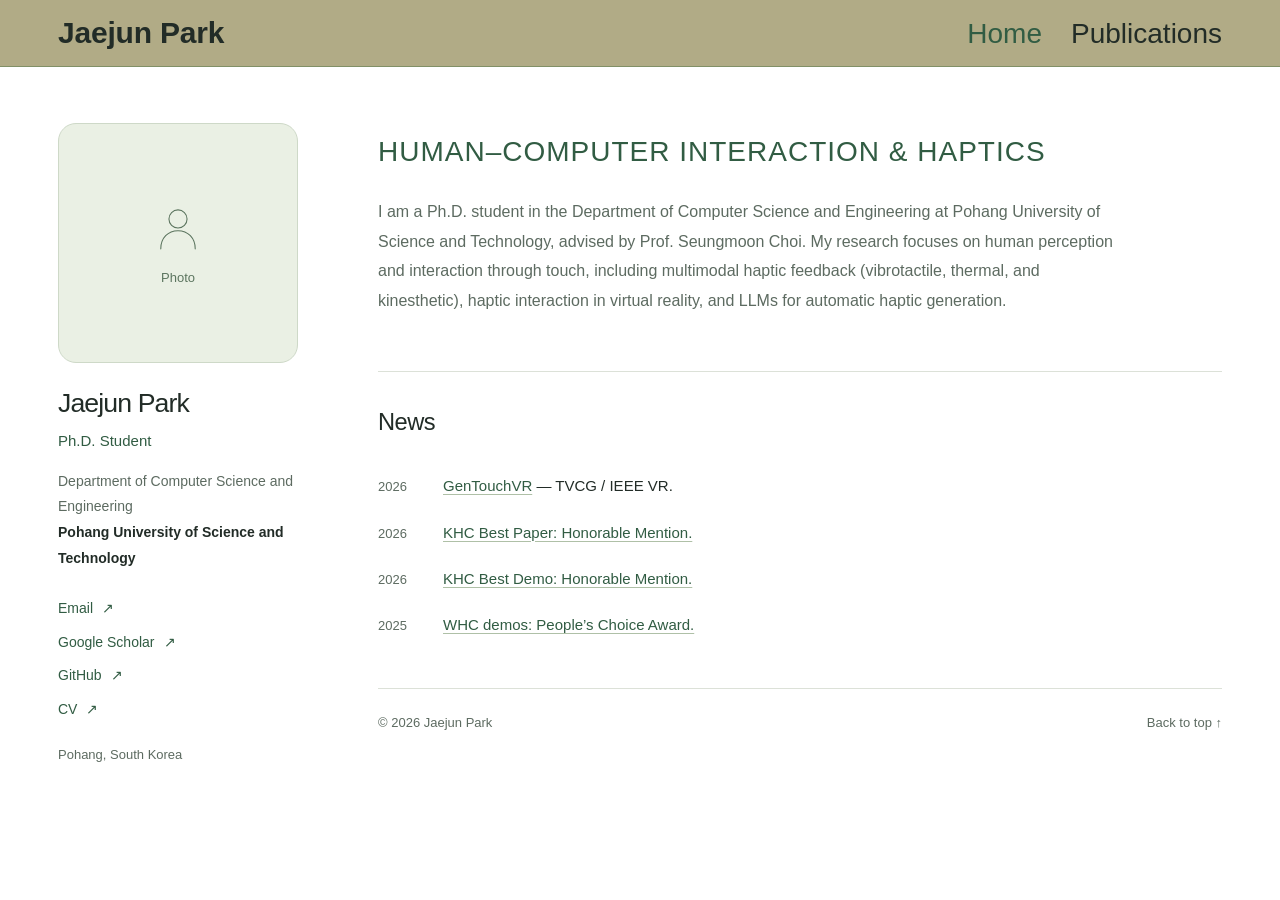
==== index.html @ b1a5a374 "Refine heading hierarchy and add a compact khaki toolbar" ====
<!doctype html>
<html lang="en">
<head>
  <meta charset="utf-8">
  <meta name="viewport" content="width=device-width, initial-scale=1">
  <meta name="theme-color" content="#b1ab86">
  <meta name="description" content="Jaejun Park, Ph.D. student at Pohang University of Science and Technology. Research in human-computer interaction, multimodal haptics, virtual reality, and automatic haptic generation.">
  <meta property="og:title" content="Jaejun Park — HCI & Haptics">
  <meta property="og:description" content="About and news. Ph.D. student at Pohang University of Science and Technology studying HCI and haptics.">
  <meta property="og:type" content="website">
  <title>Jaejun Park — HCI & Haptics</title>
  <link rel="icon" href="assets/favicon.svg?v=29164487de31" type="image/svg+xml">
  <link rel="stylesheet" href="assets/css/styles.css?v=29164487de31">
  <script src="assets/js/main.js?v=29164487de31" defer></script>
  <script type="application/ld+json">{"@context":"https://schema.org","@type":"Person","name":"Jaejun Park","jobTitle":"Ph.D. Student","affiliation":{"@type":"CollegeOrUniversity","name":"Pohang University of Science and Technology"},"email":"mailto:jjpark17@postech.ac.kr","sameAs":["https://scholar.google.co.kr/citations?user=aEWsBWQAAAAJ&hl=ko","https://github.com/jjpark17"],"knowsAbout":["Multimodal Haptic Feedback (vibrotactile, thermal, and kinesthetic)","Haptic Interaction in Virtual Reality","LLMs and Automatic Haptic Generation","Human-Computer Interaction"]}</script>
</head>
<body>
  <a class="skip-link" href="#main">Skip to content</a>
  <header class="site-header">
    <div class="header-inner">
      <a class="wordmark" href="#about" aria-label="Jaejun Park, home"><span class="brand-name">Jaejun Park</span></a>
      <nav class="top-nav" aria-label="Main navigation">
        <a href="index.html" aria-current="page">Home</a>
        <a href="publications.html">Publications</a>
      </nav>
    </div>
  </header>

  <div class="page-layout">
    <aside class="profile-sidebar" aria-label="Profile">
      <div class="profile-photo"><div class="photo-placeholder"><svg viewBox="0 0 64 64" fill="none" stroke="currentColor" stroke-width="1.5" stroke-linecap="round" aria-hidden="true"><circle cx="32" cy="22" r="10"/><path d="M13 55c0-12 8-20 19-20s19 8 19 20"/></svg><span>Photo</span></div></div>
      <div class="profile-details">
        <h1 class="profile-name">Jaejun Park</h1>
        <p class="profile-role">Ph.D. Student</p>
        <p class="profile-affiliation">Department of Computer Science and Engineering<br><strong>Pohang University of Science and Technology</strong></p>
      </div>
      <div class="profile-links">
        <a href="mailto:jjpark17@postech.ac.kr">Email <span aria-hidden="true">↗</span></a>
        <a href="https://scholar.google.co.kr/citations?user=aEWsBWQAAAAJ&amp;hl=ko" target="_blank" rel="noopener noreferrer">Google Scholar <span aria-hidden="true">↗</span></a>
        <a href="https://github.com/jjpark17" target="_blank" rel="noopener noreferrer">GitHub <span aria-hidden="true">↗</span></a>
        <a class="cv-link" href="assets/Jaejun_Park_CV.pdf" download>CV <span aria-hidden="true">↗</span></a>
      </div>
      <p class="location-note">Pohang, South Korea</p>
    </aside>

    <main id="main">
      <section class="hero" id="about" aria-labelledby="about-title">
        <p class="hero-kicker" id="about-title">HUMAN–COMPUTER INTERACTION & HAPTICS</p>
        <div class="bio">
          <p>I am a Ph.D. student in the Department of Computer Science and Engineering at Pohang University of Science and Technology, advised by Prof. Seungmoon Choi. My research focuses on human perception and interaction through touch, including multimodal haptic feedback (vibrotactile, thermal, and kinesthetic), haptic interaction in virtual reality, and LLMs for automatic haptic generation.</p>
        </div>
      </section>

      <section class="content-section news-section" id="news" aria-labelledby="news-title">
        <div class="section-heading"><h2 id="news-title">News</h2></div>
        <ul class="news-list"><li class="news-item"><span class="news-date">2026</span><p><a href="publications.html#pub-J2">GenTouchVR</a> — TVCG / IEEE VR.</p></li>
<li class="news-item"><span class="news-date">2026</span><p><a href="publications.html#pub-KC5">KHC Best Paper: Honorable Mention.</a></p></li>
<li class="news-item"><span class="news-date">2026</span><p><a href="publications.html#pub-KD2">KHC Best Demo: Honorable Mention.</a></p></li>
<li class="news-item"><span class="news-date">2025</span><p><a href="publications.html#pub-D2">WHC demos: People’s Choice Award.</a></p></li></ul>
      </section>

      <footer class="site-footer"><span>© 2026 Jaejun Park</span><a href="#about">Back to top ↑</a></footer>
    </main>
  </div>
</body>
</html>
---- assets/css/styles.css ----
﻿:root {
  --paper: #fff;
  --ink: #222c27;
  --muted: #5d6b61;
  --green: #315c43;
  --line: #dce1d8;
  --soft: #eaf0e4;
  --sans: 'Segoe UI', -apple-system, BlinkMacSystemFont, Arial, sans-serif;
}

* { box-sizing: border-box; }
html { scroll-behavior: smooth; scroll-padding-top: 26px; -webkit-text-size-adjust: 100%; text-size-adjust: 100%; }
body { min-width: 1260px; margin: 0; overflow-x: auto; background: var(--paper); color: var(--ink); font: 16px/1.75 var(--sans); -webkit-font-smoothing: antialiased; }
h1, h2, h3, h4, button, input { font-family: var(--sans); }
a { color: inherit; text-decoration: none; }
a:hover { color: var(--green); }
a, h1, h2, h3, h4, p { overflow-wrap: break-word; }
button, input { font-size: inherit; }
button { cursor: pointer; }
a, button, input { -webkit-tap-highlight-color: transparent; }
a:focus-visible, button:focus-visible, input:focus-visible { outline: 3px solid var(--green); outline-offset: 4px; }
::selection { background: #d6e4cc; color: var(--ink); }
svg { display: block; max-width: 100%; }
[hidden] { display: none !important; }
.skip-link { position: fixed; top: 10px; left: 10px; z-index: 20; padding: 10px 18px; border-radius: 4px; background: var(--green); color: white; transform: translateY(-180%); }
.skip-link:focus { transform: none; color: white; }

.site-header { min-width: 1260px; background: #b1ab86; border-bottom: 1px solid #819067; }
.header-inner, .page-layout { max-width: 1260px; margin-inline: auto; padding-inline: 48px; }
.header-inner { display: flex; align-items: center; justify-content: space-between; gap: 32px; min-height: 66px; }
.wordmark { display: inline-flex; align-items: center; }
.brand-name { font-size: 30px; font-weight: 600; letter-spacing: -.2px; }
.top-nav { display: flex; align-items: center; gap: 29px; color: var(--ink); font-size: 28px; }
.top-nav a { padding-block: 5px; }
.top-nav a[aria-current] { color: var(--green); }
.page-layout { display: grid; grid-template-columns: 260px minmax(0, 1fr); gap: 60px; padding-top: 56px; }
main { min-width: 0; }

.profile-sidebar { align-self: start; min-width: 0; }
.profile-photo { width: 240px; height: 240px; margin: 0 0 24px; border: 1px solid #ced9c8; border-radius: 18px; overflow: hidden; background: var(--soft); }
.photo-image { display: block; width: 100%; height: 100%; object-fit: cover; }
.photo-placeholder { display: flex; flex-direction: column; align-items: center; justify-content: center; gap: 11px; height: 100%; color: #5c755f; font-size: 13px; line-height: 1.5; }
.photo-placeholder svg { width: 58px; height: 58px; stroke: currentColor; stroke-width: 1.2; }
.profile-details { min-width: 0; }
.profile-name { font-size: calc(32px - 4pt); font-weight: 500; letter-spacing: -.9px; line-height: 1.25; margin: 0 0 8px; }
.profile-role { color: var(--green); font-size: 15px; margin: 0 0 14px; }
.profile-affiliation { color: var(--muted); font-size: 14px; line-height: 1.85; margin: 0; }
.profile-affiliation strong { color: var(--ink); font-weight: 600; }
.profile-links { display: flex; flex-direction: column; align-items: flex-start; gap: 9px; margin: 24px 0 20px; font-size: 14px; }
.profile-links a { display: inline-flex; align-items: center; gap: 9px; color: var(--green); }
.profile-links a:hover { text-decoration: underline; text-underline-offset: 3px; }
.location-note { color: var(--muted); font-size: 13px; margin: 23px 0 0; }

.hero { padding: 4px 0 41px; }
.hero-kicker { color: var(--green); font-size: 28px; font-weight: 500; letter-spacing: 1px; margin: 0 0 21px; }
.bio { max-width: 740px; color: var(--muted); font-size: 16px; line-height: 1.85; }
.bio p { margin: 0 0 15px; }
.bio strong { color: var(--ink); font-weight: 500; }
.text-link { display: inline-flex; align-items: center; gap: 14px; padding-bottom: 2px; border-bottom: 1px solid #afc0a7; color: var(--green); font-size: 14px; line-height: 1.6; }
.text-link:hover { border-color: var(--green); }
.hero .text-link { margin-top: 9px; }

.content-section, .news-section { padding: 35px 0 40px; border-top: 1px solid var(--line); }
.section-heading { display: flex; align-items: center; gap: 13px; margin-bottom: 11px; }
.section-heading h2 { font-size: calc(29px - 4pt); font-weight: 500; letter-spacing: -.5px; line-height: 1.35; margin: 0; }
.section-total { padding: 1px 8px; border-radius: 4px; background: var(--soft); color: var(--muted); font-size: 13px; }
.section-intro { color: var(--muted); font-size: 14px; margin: 0 0 25px; }
.news-list { list-style: none; padding: 0; margin: 24px 0 0; }
.news-item { display: grid; grid-template-columns: 45px minmax(0, 1fr); align-items: baseline; gap: 20px; padding: 10px 0; }
.news-date { color: var(--muted); font-size: 13px; line-height: 1.75; }
.news-item p { min-width: 0; font-size: 15px; line-height: 1.75; margin: 0; }
.news-item a { color: var(--green); text-decoration: underline; text-decoration-color: #afc0a7; text-underline-offset: 3px; }
.news-item a:hover { text-decoration-color: var(--green); }

.publications-header { padding: 3px 0 11px; }
.page-title { font-size: 40px; font-weight: 500; line-height: 1.25; letter-spacing: -1px; margin: 0 0 15px; }
.publications-header .section-intro { font-size: 15px; margin-bottom: 18px; }
.publication-controls { display: flex; align-items: flex-start; justify-content: space-between; gap: 19px; margin: 19px 0 17px; }
.filter-tabs { display: flex; flex-wrap: wrap; gap: 6px; }
.filter-tabs button { min-height: 41px; padding: 8px 11px; border: 1px solid var(--line); border-radius: 4px; background: transparent; color: var(--muted); font-size: 13px; line-height: 1.7; }
.filter-tabs button span { font-size: 13px; margin-left: 4px; }
.filter-tabs button[aria-pressed=true] { background: var(--green); border-color: var(--green); color: white; }
.filter-tabs button:hover:not([aria-pressed=true]) { background: var(--soft); color: var(--ink); }
.search-field { display: flex; align-items: center; gap: 9px; flex: 0 1 270px; min-width: 220px; padding: 8px 11px; border: 1px solid var(--line); border-radius: 4px; background: white; }
.search-field svg { flex-shrink: 0; width: 17px; height: 17px; stroke: var(--muted); stroke-width: 1.5; }
.search-field input { min-width: 0; width: 100%; min-height: 25px; padding: 0; border: 0; background: transparent; color: var(--ink); font-size: 13px; }
.search-field input::placeholder { color: var(--muted); opacity: 1; }
.search-field:focus-within { outline: 3px solid var(--green); outline-offset: 3px; }
.search-field input:focus { outline: none; }
.publication-status { color: var(--muted); font-size: 13px; margin: 0 0 11px; }
.publication-list { border-top: 1px solid var(--line); }
.publication-item { display: grid; grid-template-columns: 140px 65px minmax(0, 1fr); gap: 20px; align-items: start; padding: 27px 0; border-bottom: 1px solid var(--line); scroll-margin-top: 26px; }
.publication-image, .publication-meta, .publication-copy { min-width: 0; }
.paper-thumbnail { display: block; width: 100%; aspect-ratio: 4 / 3; overflow: hidden; border: 1px solid #d2dcd0; border-radius: 4px; background: var(--soft); }
.paper-thumbnail img { display: block; width: 100%; height: 100%; object-fit: contain; background: white; }
.thumbnail-placeholder { display: flex; flex-direction: column; align-items: center; justify-content: center; gap: 7px; height: 100%; color: #5c755f; font-size: 13px; line-height: 1.4; text-align: center; }
.thumbnail-placeholder svg { width: 36px; height: 36px; stroke: currentColor; stroke-width: 1.2; }
.publication-year { color: var(--ink); font-size: 15px; font-weight: 500; }
.publication-type { display: block; color: var(--muted); font-size: 13px; line-height: 1.55; margin-top: 6px; }
.publication-item h3 { font-size: 17px; font-weight: 600; line-height: 1.65; margin: 0 0 10px; }
.publication-authors { color: var(--muted); font-size: 14px; line-height: 1.8; margin: 0 0 7px; }
.publication-authors strong { color: var(--ink); font-weight: 600; }
.publication-venue { color: var(--muted); font-size: 14px; line-height: 1.75; margin: 0; }
.publication-note { font-style: italic; }
.publication-footer { display: flex; align-items: flex-start; justify-content: space-between; flex-wrap: wrap; gap: 8px 16px; margin-top: 12px; }
.publication-footer > div { min-width: 0; }
.publication-award { display: block; color: var(--green); font-size: 13px; line-height: 1.8; margin-bottom: 3px; }
.paper-search { color: var(--green); font-size: 13px; line-height: 1.8; margin-left: auto; border-bottom: 1px solid #afc0a7; }
.scholar-link { margin-top: 26px; }
.empty-state { padding: 29px 19px; border-radius: 4px; background: var(--soft); text-align: center; font-size: 15px; }
.empty-state button { padding: 6px 10px; border: 0; background: transparent; color: var(--green); font-size: 14px; text-decoration: underline; }
.publication-item:target { background: var(--soft); box-shadow: 0 0 0 9px var(--soft); border-radius: 3px; }

.site-footer { display: flex; align-items: center; justify-content: space-between; gap: 21px; padding: 23px 0 32px; border-top: 1px solid var(--line); color: var(--muted); font-size: 13px; }
.site-footer p { margin: 0; }

@media (prefers-reduced-motion: reduce) {
  html { scroll-behavior: auto; }
}
@media (forced-colors: active) {
  .filter-tabs button[aria-pressed=true] { outline: 2px solid Highlight; outline-offset: -3px; }
}
@media print {
  body { min-width: 0; overflow-x: visible; background: white; color: black; font-size: 11px; }
  .site-header, .profile-photo, .cv-link, .location-note, .publication-controls, .publication-status, .paper-search, .site-footer, .skip-link { display: none !important; }
  .page-layout { display: block; width: 100%; max-width: none; padding: 0; }
  .profile-sidebar { display: block; position: static; padding-bottom: 14px; margin-bottom: 20px; border-bottom: 1px solid #aaa; }
  .profile-name { font-size: 26px; }
  .profile-role, .profile-affiliation { font-size: 11px; margin: 0 0 4px; }
  .profile-links { flex-direction: row; gap: 16px; margin: 8px 0 0; font-size: 10px; }
  .hero { padding: 0 0 20px; }
  .page-title { font-size: 29px; }
  .bio { font-size: 11px; }
  .content-section, .news-section { padding: 18px 0; }
  .section-heading h2 { font-size: 22px; }
  .news-item { padding-block: 6px; }
  .news-date, .news-item p { font-size: 11px; }
  .publication-item { grid-template-columns: 90px 50px minmax(0, 1fr); gap: 14px; padding: 16px 0; }
  .publication-item[hidden] { display: grid !important; }
  .publication-image, .publication-meta, .publication-copy { grid-column: auto; grid-row: auto; }
  .publication-meta { display: block; align-self: start; }
  .publication-year { font-size: 12px; }
  .publication-type { font-size: 10px; margin-top: 4px; }
  .publication-item h3 { font-size: 12px; }
  .publication-authors, .publication-venue, .publication-award { font-size: 10px; }
  .publication-item:target { background: white; box-shadow: none; }
  .publication-item { break-inside: avoid; }
  .empty-state { display: none !important; }
  a, .profile-role, .text-link { color: black; }
}
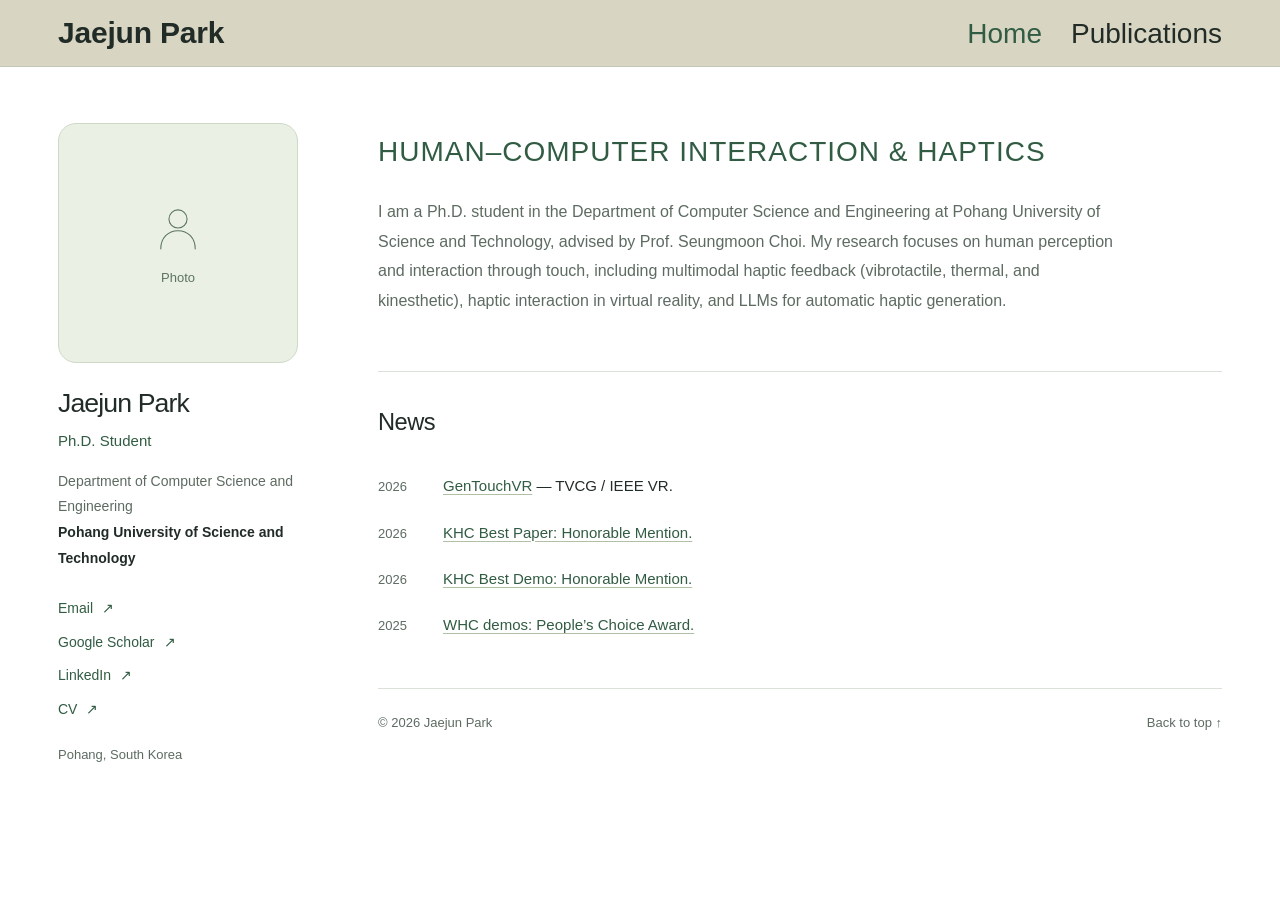
==== commit 06ea7b2a: "Lighten toolbar colors and replace GitHub profile with LinkedIn" ====
--- a/index.html
+++ b/index.html
@@ -3,16 +3,16 @@
 <head>
   <meta charset="utf-8">
   <meta name="viewport" content="width=device-width, initial-scale=1">
-  <meta name="theme-color" content="#b1ab86">
+  <meta name="theme-color" content="#d8d5c3">
   <meta name="description" content="Jaejun Park, Ph.D. student at Pohang University of Science and Technology. Research in human-computer interaction, multimodal haptics, virtual reality, and automatic haptic generation.">
   <meta property="og:title" content="Jaejun Park — HCI & Haptics">
   <meta property="og:description" content="About and news. Ph.D. student at Pohang University of Science and Technology studying HCI and haptics.">
   <meta property="og:type" content="website">
   <title>Jaejun Park — HCI & Haptics</title>
-  <link rel="icon" href="assets/favicon.svg?v=29164487de31" type="image/svg+xml">
-  <link rel="stylesheet" href="assets/css/styles.css?v=29164487de31">
-  <script src="assets/js/main.js?v=29164487de31" defer></script>
-  <script type="application/ld+json">{"@context":"https://schema.org","@type":"Person","name":"Jaejun Park","jobTitle":"Ph.D. Student","affiliation":{"@type":"CollegeOrUniversity","name":"Pohang University of Science and Technology"},"email":"mailto:jjpark17@postech.ac.kr","sameAs":["https://scholar.google.co.kr/citations?user=aEWsBWQAAAAJ&hl=ko","https://github.com/jjpark17"],"knowsAbout":["Multimodal Haptic Feedback (vibrotactile, thermal, and kinesthetic)","Haptic Interaction in Virtual Reality","LLMs and Automatic Haptic Generation","Human-Computer Interaction"]}</script>
+  <link rel="icon" href="assets/favicon.svg?v=36d712264992" type="image/svg+xml">
+  <link rel="stylesheet" href="assets/css/styles.css?v=36d712264992">
+  <script src="assets/js/main.js?v=36d712264992" defer></script>
+  <script type="application/ld+json">{"@context":"https://schema.org","@type":"Person","name":"Jaejun Park","jobTitle":"Ph.D. Student","affiliation":{"@type":"CollegeOrUniversity","name":"Pohang University of Science and Technology"},"email":"mailto:jjpark17@postech.ac.kr","sameAs":["https://scholar.google.co.kr/citations?user=aEWsBWQAAAAJ&hl=ko","https://www.linkedin.com/in/jaejun-park-a842a5162/"],"knowsAbout":["Multimodal Haptic Feedback (vibrotactile, thermal, and kinesthetic)","Haptic Interaction in Virtual Reality","LLMs and Automatic Haptic Generation","Human-Computer Interaction"]}</script>
 </head>
 <body>
   <a class="skip-link" href="#main">Skip to content</a>
@@ -37,7 +37,7 @@
       <div class="profile-links">
         <a href="mailto:jjpark17@postech.ac.kr">Email <span aria-hidden="true">↗</span></a>
         <a href="https://scholar.google.co.kr/citations?user=aEWsBWQAAAAJ&amp;hl=ko" target="_blank" rel="noopener noreferrer">Google Scholar <span aria-hidden="true">↗</span></a>
-        <a href="https://github.com/jjpark17" target="_blank" rel="noopener noreferrer">GitHub <span aria-hidden="true">↗</span></a>
+        <a href="https://www.linkedin.com/in/jaejun-park-a842a5162/" target="_blank" rel="noopener noreferrer">LinkedIn <span aria-hidden="true">↗</span></a>
         <a class="cv-link" href="assets/Jaejun_Park_CV.pdf" download>CV <span aria-hidden="true">↗</span></a>
       </div>
       <p class="location-note">Pohang, South Korea</p>
--- a/assets/css/styles.css
+++ b/assets/css/styles.css
@@ -25,7 +25,7 @@
 .skip-link { position: fixed; top: 10px; left: 10px; z-index: 20; padding: 10px 18px; border-radius: 4px; background: var(--green); color: white; transform: translateY(-180%); }
 .skip-link:focus { transform: none; color: white; }
 
-.site-header { min-width: 1260px; background: #b1ab86; border-bottom: 1px solid #819067; }
+.site-header { min-width: 1260px; background: #d8d5c3; border-bottom: 1px solid #c0c8b3; }
 .header-inner, .page-layout { max-width: 1260px; margin-inline: auto; padding-inline: 48px; }
 .header-inner { display: flex; align-items: center; justify-content: space-between; gap: 32px; min-height: 66px; }
 .wordmark { display: inline-flex; align-items: center; }
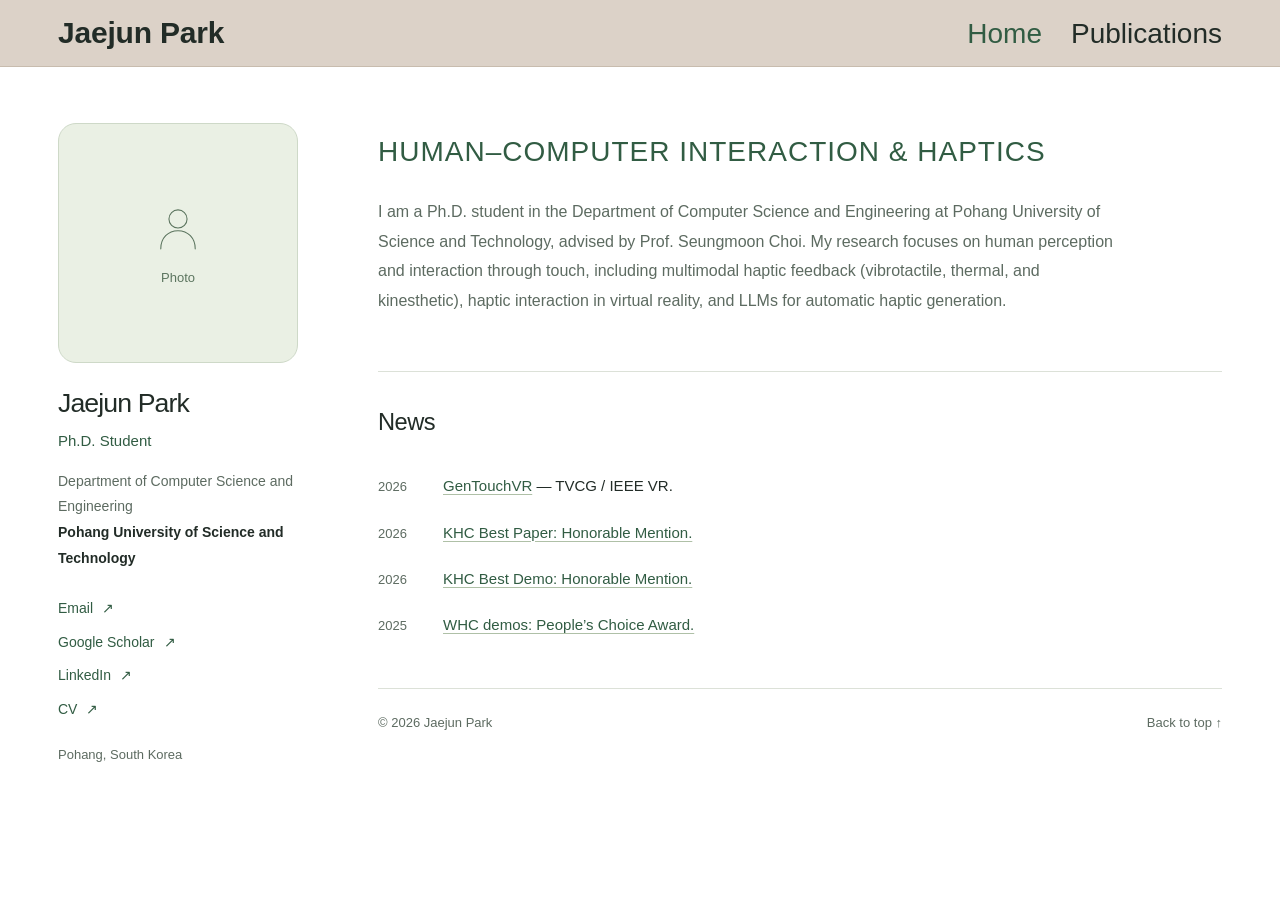
==== commit 32390448: "Simplify publication filters and enlarge paper images" ====
--- a/index.html
+++ b/index.html
@@ -3,15 +3,15 @@
 <head>
   <meta charset="utf-8">
   <meta name="viewport" content="width=device-width, initial-scale=1">
-  <meta name="theme-color" content="#d8d5c3">
+  <meta name="theme-color" content="#dcd2c8">
   <meta name="description" content="Jaejun Park, Ph.D. student at Pohang University of Science and Technology. Research in human-computer interaction, multimodal haptics, virtual reality, and automatic haptic generation.">
   <meta property="og:title" content="Jaejun Park — HCI & Haptics">
   <meta property="og:description" content="About and news. Ph.D. student at Pohang University of Science and Technology studying HCI and haptics.">
   <meta property="og:type" content="website">
   <title>Jaejun Park — HCI & Haptics</title>
-  <link rel="icon" href="assets/favicon.svg?v=36d712264992" type="image/svg+xml">
-  <link rel="stylesheet" href="assets/css/styles.css?v=36d712264992">
-  <script src="assets/js/main.js?v=36d712264992" defer></script>
+  <link rel="icon" href="assets/favicon.svg?v=a334f249406b" type="image/svg+xml">
+  <link rel="stylesheet" href="assets/css/styles.css?v=a334f249406b">
+  <script src="assets/js/main.js?v=a334f249406b" defer></script>
   <script type="application/ld+json">{"@context":"https://schema.org","@type":"Person","name":"Jaejun Park","jobTitle":"Ph.D. Student","affiliation":{"@type":"CollegeOrUniversity","name":"Pohang University of Science and Technology"},"email":"mailto:jjpark17@postech.ac.kr","sameAs":["https://scholar.google.co.kr/citations?user=aEWsBWQAAAAJ&hl=ko","https://www.linkedin.com/in/jaejun-park-a842a5162/"],"knowsAbout":["Multimodal Haptic Feedback (vibrotactile, thermal, and kinesthetic)","Haptic Interaction in Virtual Reality","LLMs and Automatic Haptic Generation","Human-Computer Interaction"]}</script>
 </head>
 <body>
--- a/assets/css/styles.css
+++ b/assets/css/styles.css
@@ -25,7 +25,7 @@
 .skip-link { position: fixed; top: 10px; left: 10px; z-index: 20; padding: 10px 18px; border-radius: 4px; background: var(--green); color: white; transform: translateY(-180%); }
 .skip-link:focus { transform: none; color: white; }
 
-.site-header { min-width: 1260px; background: #d8d5c3; border-bottom: 1px solid #c0c8b3; }
+.site-header { min-width: 1260px; background: #dcd2c8; border-bottom: 1px solid #c8bcae; }
 .header-inner, .page-layout { max-width: 1260px; margin-inline: auto; padding-inline: 48px; }
 .header-inner { display: flex; align-items: center; justify-content: space-between; gap: 32px; min-height: 66px; }
 .wordmark { display: inline-flex; align-items: center; }
@@ -89,14 +89,12 @@
 .search-field input:focus { outline: none; }
 .publication-status { color: var(--muted); font-size: 13px; margin: 0 0 11px; }
 .publication-list { border-top: 1px solid var(--line); }
-.publication-item { display: grid; grid-template-columns: 140px 65px minmax(0, 1fr); gap: 20px; align-items: start; padding: 27px 0; border-bottom: 1px solid var(--line); scroll-margin-top: 26px; }
-.publication-image, .publication-meta, .publication-copy { min-width: 0; }
+.publication-item { display: grid; grid-template-columns: 240px minmax(0, 1fr); gap: 24px; align-items: start; padding: 27px 0; border-bottom: 1px solid var(--line); scroll-margin-top: 26px; }
+.publication-image, .publication-copy { min-width: 0; }
 .paper-thumbnail { display: block; width: 100%; aspect-ratio: 4 / 3; overflow: hidden; border: 1px solid #d2dcd0; border-radius: 4px; background: var(--soft); }
 .paper-thumbnail img { display: block; width: 100%; height: 100%; object-fit: contain; background: white; }
 .thumbnail-placeholder { display: flex; flex-direction: column; align-items: center; justify-content: center; gap: 7px; height: 100%; color: #5c755f; font-size: 13px; line-height: 1.4; text-align: center; }
 .thumbnail-placeholder svg { width: 36px; height: 36px; stroke: currentColor; stroke-width: 1.2; }
-.publication-year { color: var(--ink); font-size: 15px; font-weight: 500; }
-.publication-type { display: block; color: var(--muted); font-size: 13px; line-height: 1.55; margin-top: 6px; }
 .publication-item h3 { font-size: 17px; font-weight: 600; line-height: 1.65; margin: 0 0 10px; }
 .publication-authors { color: var(--muted); font-size: 14px; line-height: 1.8; margin: 0 0 7px; }
 .publication-authors strong { color: var(--ink); font-weight: 600; }
@@ -135,12 +133,9 @@
   .section-heading h2 { font-size: 22px; }
   .news-item { padding-block: 6px; }
   .news-date, .news-item p { font-size: 11px; }
-  .publication-item { grid-template-columns: 90px 50px minmax(0, 1fr); gap: 14px; padding: 16px 0; }
+  .publication-item { grid-template-columns: 90px minmax(0, 1fr); gap: 14px; padding: 16px 0; }
   .publication-item[hidden] { display: grid !important; }
-  .publication-image, .publication-meta, .publication-copy { grid-column: auto; grid-row: auto; }
-  .publication-meta { display: block; align-self: start; }
-  .publication-year { font-size: 12px; }
-  .publication-type { font-size: 10px; margin-top: 4px; }
+  .publication-image, .publication-copy { grid-column: auto; grid-row: auto; }
   .publication-item h3 { font-size: 12px; }
   .publication-authors, .publication-venue, .publication-award { font-size: 10px; }
   .publication-item:target { background: white; box-shadow: none; }
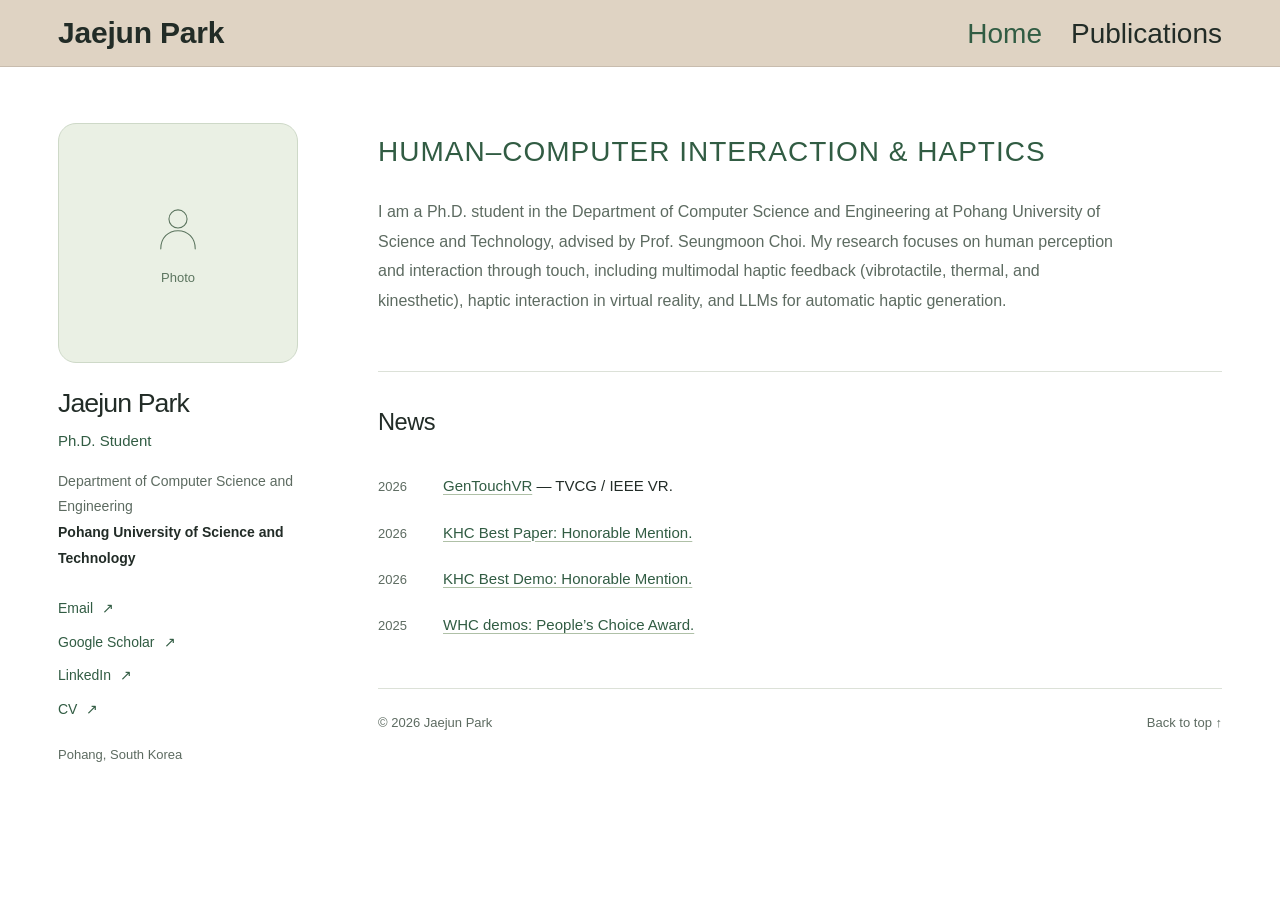
==== commit ff19a0f9: "Set toolbar color to RGB 223 211 195" ====
--- a/index.html
+++ b/index.html
@@ -3,15 +3,15 @@
 <head>
   <meta charset="utf-8">
   <meta name="viewport" content="width=device-width, initial-scale=1">
-  <meta name="theme-color" content="#dcd2c8">
+  <meta name="theme-color" content="#dfd3c3">
   <meta name="description" content="Jaejun Park, Ph.D. student at Pohang University of Science and Technology. Research in human-computer interaction, multimodal haptics, virtual reality, and automatic haptic generation.">
   <meta property="og:title" content="Jaejun Park — HCI & Haptics">
   <meta property="og:description" content="About and news. Ph.D. student at Pohang University of Science and Technology studying HCI and haptics.">
   <meta property="og:type" content="website">
   <title>Jaejun Park — HCI & Haptics</title>
-  <link rel="icon" href="assets/favicon.svg?v=a334f249406b" type="image/svg+xml">
-  <link rel="stylesheet" href="assets/css/styles.css?v=a334f249406b">
-  <script src="assets/js/main.js?v=a334f249406b" defer></script>
+  <link rel="icon" href="assets/favicon.svg?v=df2a9366c58e" type="image/svg+xml">
+  <link rel="stylesheet" href="assets/css/styles.css?v=df2a9366c58e">
+  <script src="assets/js/main.js?v=df2a9366c58e" defer></script>
   <script type="application/ld+json">{"@context":"https://schema.org","@type":"Person","name":"Jaejun Park","jobTitle":"Ph.D. Student","affiliation":{"@type":"CollegeOrUniversity","name":"Pohang University of Science and Technology"},"email":"mailto:jjpark17@postech.ac.kr","sameAs":["https://scholar.google.co.kr/citations?user=aEWsBWQAAAAJ&hl=ko","https://www.linkedin.com/in/jaejun-park-a842a5162/"],"knowsAbout":["Multimodal Haptic Feedback (vibrotactile, thermal, and kinesthetic)","Haptic Interaction in Virtual Reality","LLMs and Automatic Haptic Generation","Human-Computer Interaction"]}</script>
 </head>
 <body>
--- a/assets/css/styles.css
+++ b/assets/css/styles.css
@@ -25,7 +25,7 @@
 .skip-link { position: fixed; top: 10px; left: 10px; z-index: 20; padding: 10px 18px; border-radius: 4px; background: var(--green); color: white; transform: translateY(-180%); }
 .skip-link:focus { transform: none; color: white; }
 
-.site-header { min-width: 1260px; background: #dcd2c8; border-bottom: 1px solid #c8bcae; }
+.site-header { min-width: 1260px; background: #dfd3c3; border-bottom: 1px solid #c8bcae; }
 .header-inner, .page-layout { max-width: 1260px; margin-inline: auto; padding-inline: 48px; }
 .header-inner { display: flex; align-items: center; justify-content: space-between; gap: 32px; min-height: 66px; }
 .wordmark { display: inline-flex; align-items: center; }
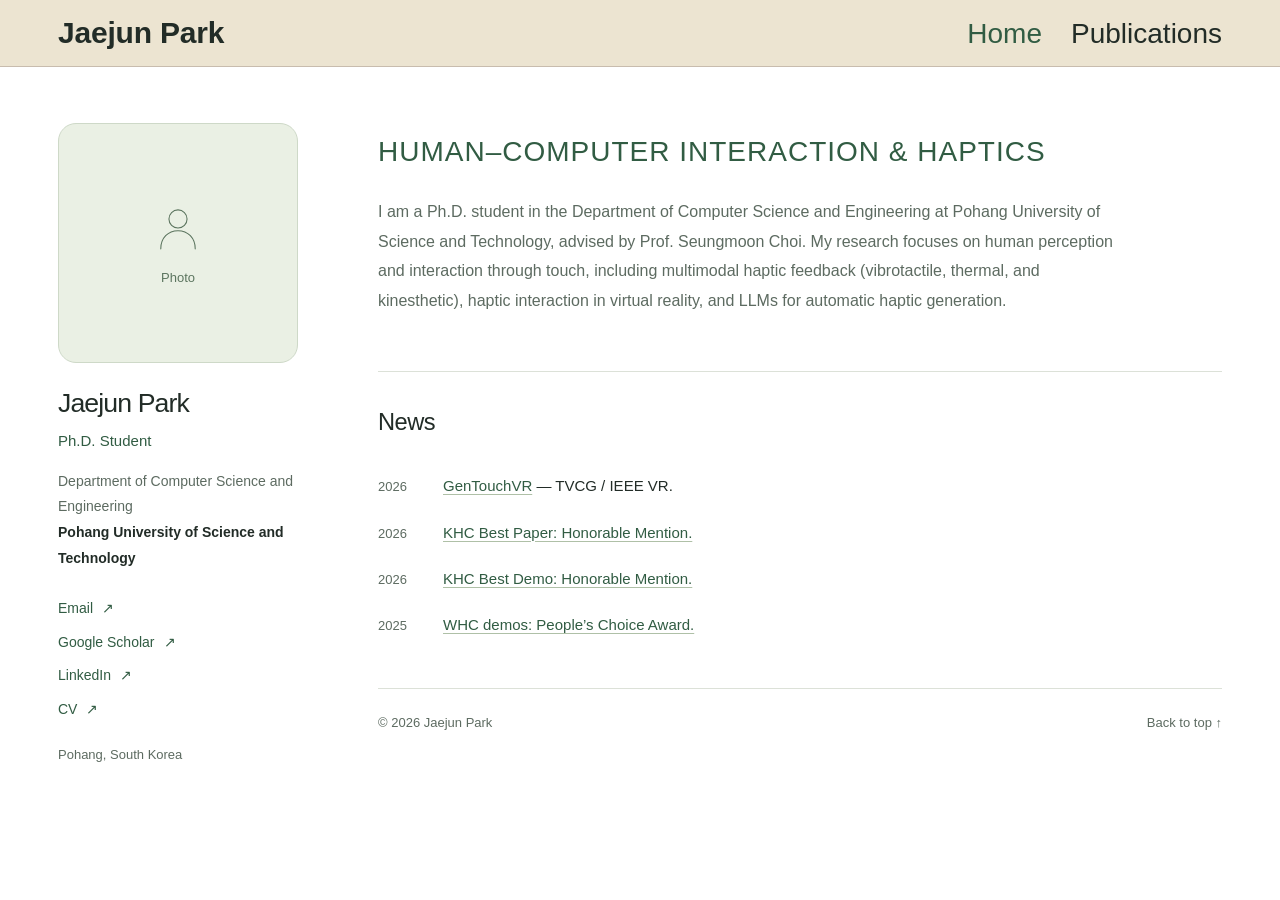
==== commit f5857587: "Set toolbar color to RGB 236 228 209" ====
--- a/index.html
+++ b/index.html
@@ -3,15 +3,15 @@
 <head>
   <meta charset="utf-8">
   <meta name="viewport" content="width=device-width, initial-scale=1">
-  <meta name="theme-color" content="#dfd3c3">
+  <meta name="theme-color" content="#ece4d1">
   <meta name="description" content="Jaejun Park, Ph.D. student at Pohang University of Science and Technology. Research in human-computer interaction, multimodal haptics, virtual reality, and automatic haptic generation.">
   <meta property="og:title" content="Jaejun Park — HCI & Haptics">
   <meta property="og:description" content="About and news. Ph.D. student at Pohang University of Science and Technology studying HCI and haptics.">
   <meta property="og:type" content="website">
   <title>Jaejun Park — HCI & Haptics</title>
-  <link rel="icon" href="assets/favicon.svg?v=df2a9366c58e" type="image/svg+xml">
-  <link rel="stylesheet" href="assets/css/styles.css?v=df2a9366c58e">
-  <script src="assets/js/main.js?v=df2a9366c58e" defer></script>
+  <link rel="icon" href="assets/favicon.svg?v=65a061166b69" type="image/svg+xml">
+  <link rel="stylesheet" href="assets/css/styles.css?v=65a061166b69">
+  <script src="assets/js/main.js?v=65a061166b69" defer></script>
   <script type="application/ld+json">{"@context":"https://schema.org","@type":"Person","name":"Jaejun Park","jobTitle":"Ph.D. Student","affiliation":{"@type":"CollegeOrUniversity","name":"Pohang University of Science and Technology"},"email":"mailto:jjpark17@postech.ac.kr","sameAs":["https://scholar.google.co.kr/citations?user=aEWsBWQAAAAJ&hl=ko","https://www.linkedin.com/in/jaejun-park-a842a5162/"],"knowsAbout":["Multimodal Haptic Feedback (vibrotactile, thermal, and kinesthetic)","Haptic Interaction in Virtual Reality","LLMs and Automatic Haptic Generation","Human-Computer Interaction"]}</script>
 </head>
 <body>
--- a/assets/css/styles.css
+++ b/assets/css/styles.css
@@ -25,7 +25,7 @@
 .skip-link { position: fixed; top: 10px; left: 10px; z-index: 20; padding: 10px 18px; border-radius: 4px; background: var(--green); color: white; transform: translateY(-180%); }
 .skip-link:focus { transform: none; color: white; }
 
-.site-header { min-width: 1260px; background: #dfd3c3; border-bottom: 1px solid #c8bcae; }
+.site-header { min-width: 1260px; background: #ece4d1; border-bottom: 1px solid #c8bcae; }
 .header-inner, .page-layout { max-width: 1260px; margin-inline: auto; padding-inline: 48px; }
 .header-inner { display: flex; align-items: center; justify-content: space-between; gap: 32px; min-height: 66px; }
 .wordmark { display: inline-flex; align-items: center; }
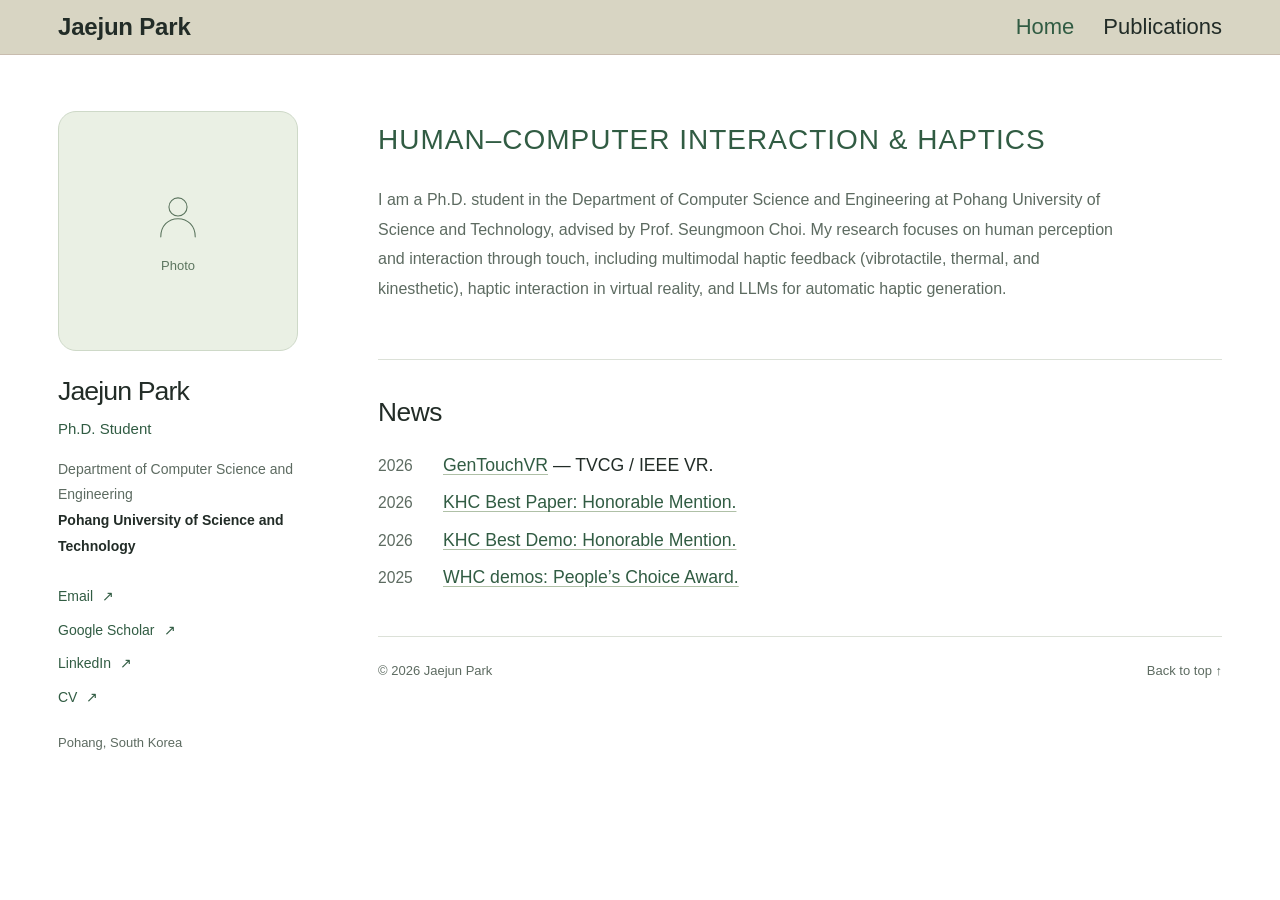
==== commit 23d08314: "Compact toolbar and increase News readability" ====
--- a/index.html
+++ b/index.html
@@ -3,15 +3,15 @@
 <head>
   <meta charset="utf-8">
   <meta name="viewport" content="width=device-width, initial-scale=1">
-  <meta name="theme-color" content="#ece4d1">
+  <meta name="theme-color" content="#d8d5c3">
   <meta name="description" content="Jaejun Park, Ph.D. student at Pohang University of Science and Technology. Research in human-computer interaction, multimodal haptics, virtual reality, and automatic haptic generation.">
   <meta property="og:title" content="Jaejun Park — HCI & Haptics">
   <meta property="og:description" content="About and news. Ph.D. student at Pohang University of Science and Technology studying HCI and haptics.">
   <meta property="og:type" content="website">
   <title>Jaejun Park — HCI & Haptics</title>
-  <link rel="icon" href="assets/favicon.svg?v=65a061166b69" type="image/svg+xml">
-  <link rel="stylesheet" href="assets/css/styles.css?v=65a061166b69">
-  <script src="assets/js/main.js?v=65a061166b69" defer></script>
+  <link rel="icon" href="assets/favicon.svg?v=7d8f080063f3" type="image/svg+xml">
+  <link rel="stylesheet" href="assets/css/styles.css?v=7d8f080063f3">
+  <script src="assets/js/main.js?v=7d8f080063f3" defer></script>
   <script type="application/ld+json">{"@context":"https://schema.org","@type":"Person","name":"Jaejun Park","jobTitle":"Ph.D. Student","affiliation":{"@type":"CollegeOrUniversity","name":"Pohang University of Science and Technology"},"email":"mailto:jjpark17@postech.ac.kr","sameAs":["https://scholar.google.co.kr/citations?user=aEWsBWQAAAAJ&hl=ko","https://www.linkedin.com/in/jaejun-park-a842a5162/"],"knowsAbout":["Multimodal Haptic Feedback (vibrotactile, thermal, and kinesthetic)","Haptic Interaction in Virtual Reality","LLMs and Automatic Haptic Generation","Human-Computer Interaction"]}</script>
 </head>
 <body>
--- a/assets/css/styles.css
+++ b/assets/css/styles.css
@@ -25,13 +25,13 @@
 .skip-link { position: fixed; top: 10px; left: 10px; z-index: 20; padding: 10px 18px; border-radius: 4px; background: var(--green); color: white; transform: translateY(-180%); }
 .skip-link:focus { transform: none; color: white; }
 
-.site-header { min-width: 1260px; background: #ece4d1; border-bottom: 1px solid #c8bcae; }
+.site-header { min-width: 1260px; background: #d8d5c3; border-bottom: 1px solid #c8bcae; }
 .header-inner, .page-layout { max-width: 1260px; margin-inline: auto; padding-inline: 48px; }
-.header-inner { display: flex; align-items: center; justify-content: space-between; gap: 32px; min-height: 66px; }
+.header-inner { display: flex; align-items: center; justify-content: space-between; gap: 32px; min-height: 54px; }
 .wordmark { display: inline-flex; align-items: center; }
-.brand-name { font-size: 30px; font-weight: 600; letter-spacing: -.2px; }
-.top-nav { display: flex; align-items: center; gap: 29px; color: var(--ink); font-size: 28px; }
-.top-nav a { padding-block: 5px; }
+.brand-name { font-size: 24px; font-weight: 600; letter-spacing: -.2px; }
+.top-nav { display: flex; align-items: center; gap: 29px; color: var(--ink); font-size: 22px; }
+.top-nav a { padding-block: 4px; }
 .top-nav a[aria-current] { color: var(--green); }
 .page-layout { display: grid; grid-template-columns: 260px minmax(0, 1fr); gap: 60px; padding-top: 56px; }
 main { min-width: 0; }
@@ -62,13 +62,13 @@
 
 .content-section, .news-section { padding: 35px 0 40px; border-top: 1px solid var(--line); }
 .section-heading { display: flex; align-items: center; gap: 13px; margin-bottom: 11px; }
-.section-heading h2 { font-size: calc(29px - 4pt); font-weight: 500; letter-spacing: -.5px; line-height: 1.35; margin: 0; }
+.section-heading h2 { font-size: calc(29px - 2pt); font-weight: 500; letter-spacing: -.5px; line-height: 1.35; margin: 0; }
 .section-total { padding: 1px 8px; border-radius: 4px; background: var(--soft); color: var(--muted); font-size: 13px; }
 .section-intro { color: var(--muted); font-size: 14px; margin: 0 0 25px; }
-.news-list { list-style: none; padding: 0; margin: 24px 0 0; }
-.news-item { display: grid; grid-template-columns: 45px minmax(0, 1fr); align-items: baseline; gap: 20px; padding: 10px 0; }
-.news-date { color: var(--muted); font-size: 13px; line-height: 1.75; }
-.news-item p { min-width: 0; font-size: 15px; line-height: 1.75; margin: 0; }
+.news-list { list-style: none; padding: 0; margin: 16px 0 0; }
+.news-item { display: grid; grid-template-columns: 45px minmax(0, 1fr); align-items: baseline; gap: 20px; padding: 5px 0; }
+.news-date { color: var(--muted); font-size: calc(13px + 2pt); line-height: 1.55; }
+.news-item p { min-width: 0; font-size: calc(15px + 2pt); line-height: 1.55; margin: 0; }
 .news-item a { color: var(--green); text-decoration: underline; text-decoration-color: #afc0a7; text-underline-offset: 3px; }
 .news-item a:hover { text-decoration-color: var(--green); }
 
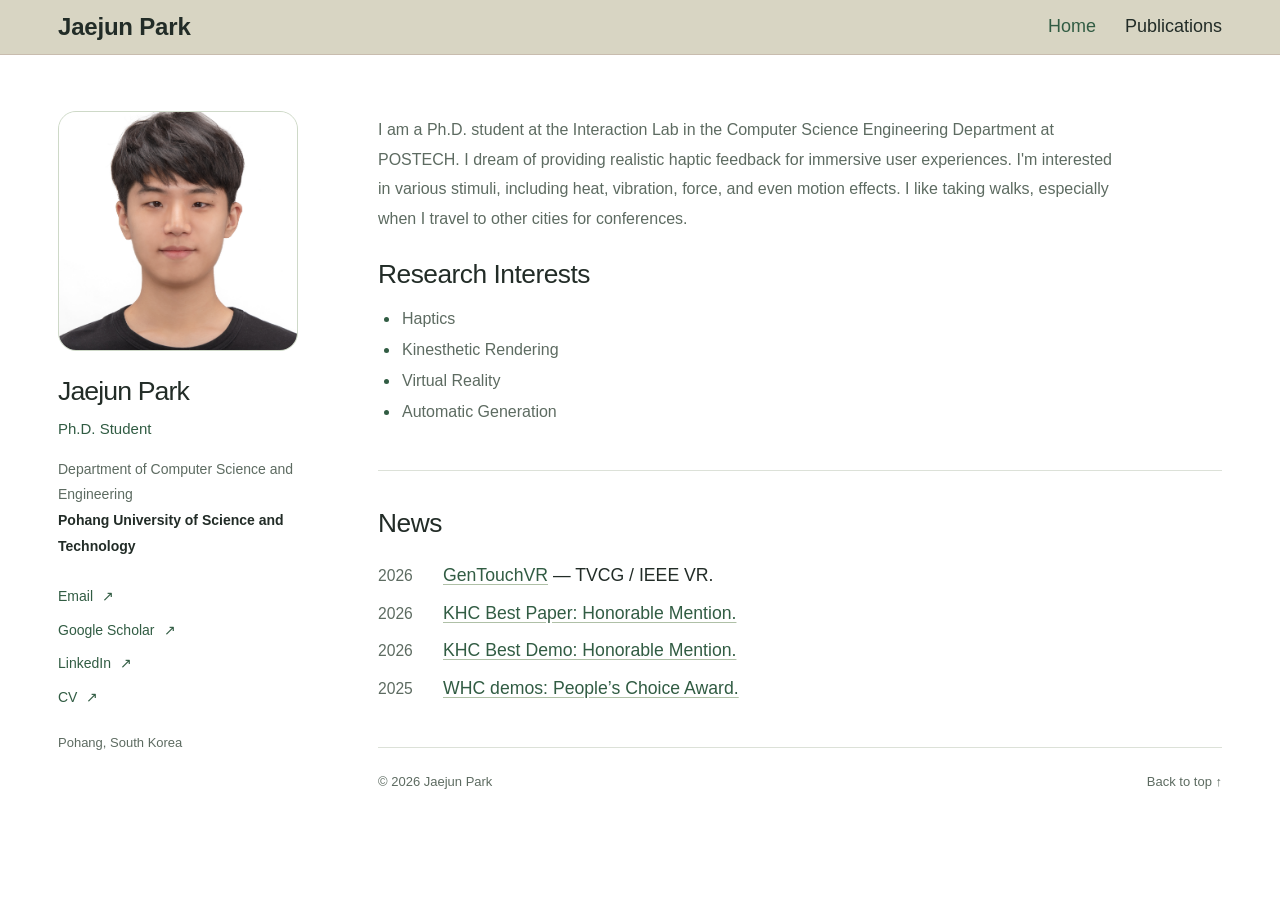
==== commit 8b659aa0: "Add profile portrait and update introduction and research interests" ====
--- a/index.html
+++ b/index.html
@@ -9,10 +9,10 @@
   <meta property="og:description" content="About and news. Ph.D. student at Pohang University of Science and Technology studying HCI and haptics.">
   <meta property="og:type" content="website">
   <title>Jaejun Park — HCI & Haptics</title>
-  <link rel="icon" href="assets/favicon.svg?v=7d8f080063f3" type="image/svg+xml">
-  <link rel="stylesheet" href="assets/css/styles.css?v=7d8f080063f3">
-  <script src="assets/js/main.js?v=7d8f080063f3" defer></script>
-  <script type="application/ld+json">{"@context":"https://schema.org","@type":"Person","name":"Jaejun Park","jobTitle":"Ph.D. Student","affiliation":{"@type":"CollegeOrUniversity","name":"Pohang University of Science and Technology"},"email":"mailto:jjpark17@postech.ac.kr","sameAs":["https://scholar.google.co.kr/citations?user=aEWsBWQAAAAJ&hl=ko","https://www.linkedin.com/in/jaejun-park-a842a5162/"],"knowsAbout":["Multimodal Haptic Feedback (vibrotactile, thermal, and kinesthetic)","Haptic Interaction in Virtual Reality","LLMs and Automatic Haptic Generation","Human-Computer Interaction"]}</script>
+  <link rel="icon" href="assets/favicon.svg?v=d740bec1cbe7" type="image/svg+xml">
+  <link rel="stylesheet" href="assets/css/styles.css?v=d740bec1cbe7">
+  <script src="assets/js/main.js?v=d740bec1cbe7" defer></script>
+  <script type="application/ld+json">{"@context":"https://schema.org","@type":"Person","name":"Jaejun Park","jobTitle":"Ph.D. Student","affiliation":{"@type":"CollegeOrUniversity","name":"Pohang University of Science and Technology"},"email":"mailto:jjpark17@postech.ac.kr","sameAs":["https://scholar.google.co.kr/citations?user=aEWsBWQAAAAJ&hl=ko","https://www.linkedin.com/in/jaejun-park-a842a5162/"],"knowsAbout":["Haptics","Kinesthetic Rendering","Virtual Reality","Automatic Generation"]}</script>
 </head>
 <body>
   <a class="skip-link" href="#main">Skip to content</a>
@@ -28,7 +28,7 @@
 
   <div class="page-layout">
     <aside class="profile-sidebar" aria-label="Profile">
-      <div class="profile-photo"><div class="photo-placeholder"><svg viewBox="0 0 64 64" fill="none" stroke="currentColor" stroke-width="1.5" stroke-linecap="round" aria-hidden="true"><circle cx="32" cy="22" r="10"/><path d="M13 55c0-12 8-20 19-20s19 8 19 20"/></svg><span>Photo</span></div></div>
+      <div class="profile-photo"><img class="photo-image" src="assets/images/profile.jpg" alt="Portrait of Jaejun Park" decoding="async"></div>
       <div class="profile-details">
         <h1 class="profile-name">Jaejun Park</h1>
         <p class="profile-role">Ph.D. Student</p>
@@ -44,11 +44,17 @@
     </aside>
 
     <main id="main">
-      <section class="hero" id="about" aria-labelledby="about-title">
-        <p class="hero-kicker" id="about-title">HUMAN–COMPUTER INTERACTION & HAPTICS</p>
+      <section class="hero" id="about" aria-label="About Jaejun Park">
         <div class="bio">
-          <p>I am a Ph.D. student in the Department of Computer Science and Engineering at Pohang University of Science and Technology, advised by Prof. Seungmoon Choi. My research focuses on human perception and interaction through touch, including multimodal haptic feedback (vibrotactile, thermal, and kinesthetic), haptic interaction in virtual reality, and LLMs for automatic haptic generation.</p>
+          <p>I am a Ph.D. student at the Interaction Lab in the Computer Science Engineering Department at POSTECH. I dream of providing realistic haptic feedback for immersive user experiences. I&#39;m interested in various stimuli, including heat, vibration, force, and even motion effects. I like taking walks, especially when I travel to other cities for conferences.</p>
         </div>
+        <section class="research-interests" aria-labelledby="research-interests-title">
+          <div class="section-heading"><h2 id="research-interests-title">Research Interests</h2></div>
+          <ul class="research-interest-list"><li>Haptics</li>
+<li>Kinesthetic Rendering</li>
+<li>Virtual Reality</li>
+<li>Automatic Generation</li></ul>
+        </section>
       </section>
 
       <section class="content-section news-section" id="news" aria-labelledby="news-title">
--- a/assets/css/styles.css
+++ b/assets/css/styles.css
@@ -30,7 +30,7 @@
 .header-inner { display: flex; align-items: center; justify-content: space-between; gap: 32px; min-height: 54px; }
 .wordmark { display: inline-flex; align-items: center; }
 .brand-name { font-size: 24px; font-weight: 600; letter-spacing: -.2px; }
-.top-nav { display: flex; align-items: center; gap: 29px; color: var(--ink); font-size: 22px; }
+.top-nav { display: flex; align-items: center; gap: 29px; color: var(--ink); font-size: 18px; }
 .top-nav a { padding-block: 4px; }
 .top-nav a[aria-current] { color: var(--green); }
 .page-layout { display: grid; grid-template-columns: 260px minmax(0, 1fr); gap: 60px; padding-top: 56px; }
@@ -56,6 +56,10 @@
 .bio { max-width: 740px; color: var(--muted); font-size: 16px; line-height: 1.85; }
 .bio p { margin: 0 0 15px; }
 .bio strong { color: var(--ink); font-weight: 500; }
+.research-interests { margin-top: 24px; }
+.research-interest-list { margin: 12px 0 0; padding-left: 22px; color: var(--muted); font-size: 16px; line-height: 1.75; }
+.research-interest-list li { padding-left: 2px; margin: 3px 0; }
+.research-interest-list li::marker { color: var(--green); }
 .text-link { display: inline-flex; align-items: center; gap: 14px; padding-bottom: 2px; border-bottom: 1px solid #afc0a7; color: var(--green); font-size: 14px; line-height: 1.6; }
 .text-link:hover { border-color: var(--green); }
 .hero .text-link { margin-top: 9px; }
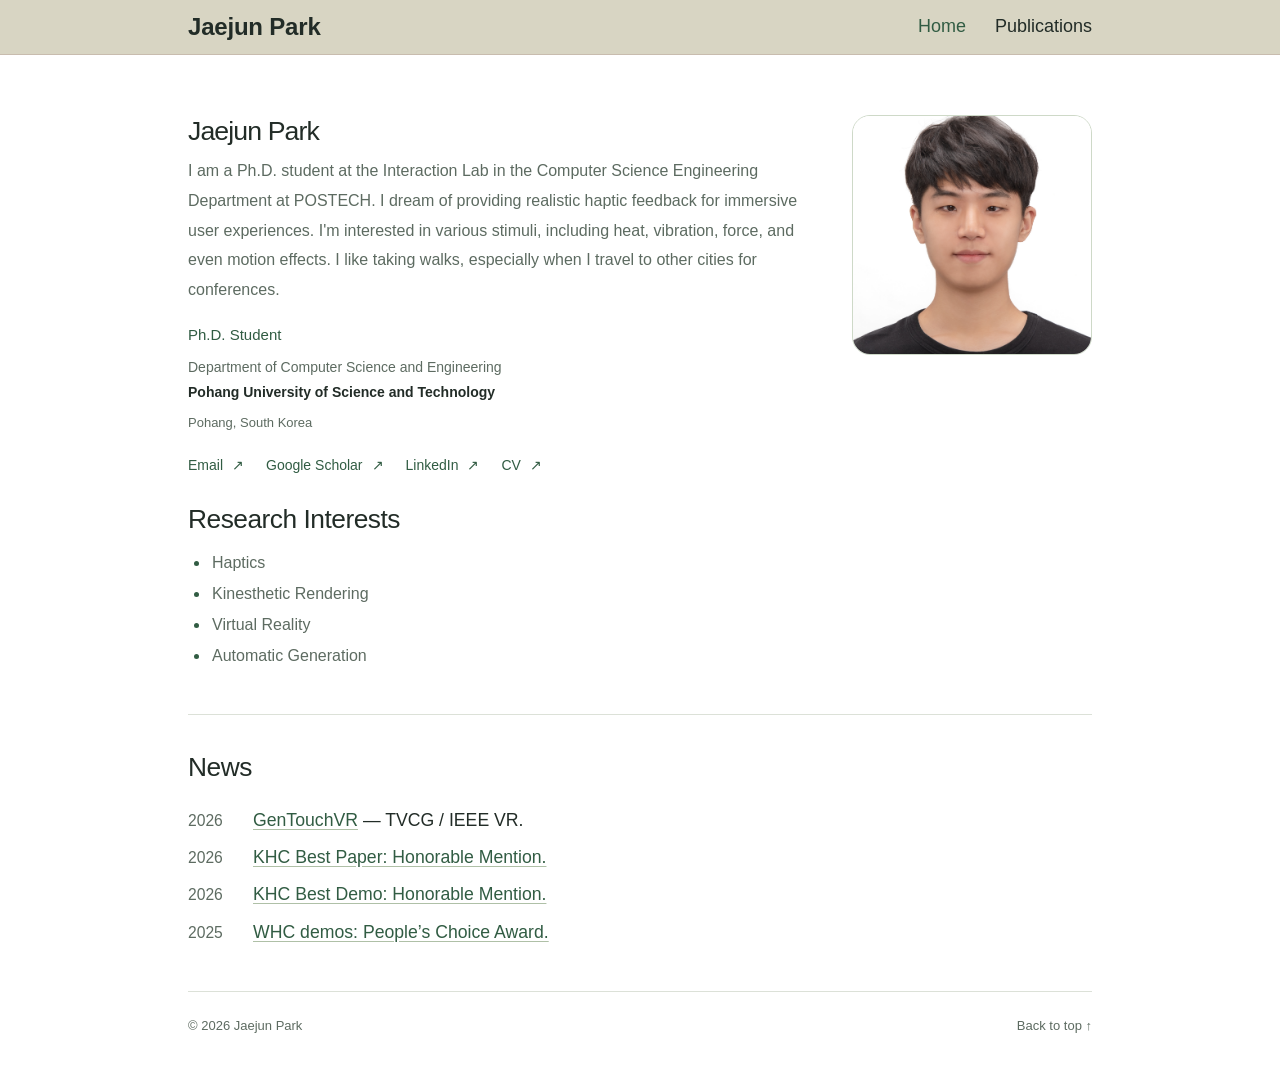
==== commit e78c5390: "Center website content and move profile into home introduction" ====
--- a/index.html
+++ b/index.html
@@ -9,9 +9,9 @@
   <meta property="og:description" content="About and news. Ph.D. student at Pohang University of Science and Technology studying HCI and haptics.">
   <meta property="og:type" content="website">
   <title>Jaejun Park — HCI & Haptics</title>
-  <link rel="icon" href="assets/favicon.svg?v=d740bec1cbe7" type="image/svg+xml">
-  <link rel="stylesheet" href="assets/css/styles.css?v=d740bec1cbe7">
-  <script src="assets/js/main.js?v=d740bec1cbe7" defer></script>
+  <link rel="icon" href="assets/favicon.svg?v=7849c141c97a" type="image/svg+xml">
+  <link rel="stylesheet" href="assets/css/styles.css?v=7849c141c97a">
+  <script src="assets/js/main.js?v=7849c141c97a" defer></script>
   <script type="application/ld+json">{"@context":"https://schema.org","@type":"Person","name":"Jaejun Park","jobTitle":"Ph.D. Student","affiliation":{"@type":"CollegeOrUniversity","name":"Pohang University of Science and Technology"},"email":"mailto:jjpark17@postech.ac.kr","sameAs":["https://scholar.google.co.kr/citations?user=aEWsBWQAAAAJ&hl=ko","https://www.linkedin.com/in/jaejun-park-a842a5162/"],"knowsAbout":["Haptics","Kinesthetic Rendering","Virtual Reality","Automatic Generation"]}</script>
 </head>
 <body>
@@ -26,27 +26,27 @@
     </div>
   </header>
 
-  <div class="page-layout">
-    <aside class="profile-sidebar" aria-label="Profile">
-      <div class="profile-photo"><img class="photo-image" src="assets/images/profile.jpg" alt="Portrait of Jaejun Park" decoding="async"></div>
-      <div class="profile-details">
-        <h1 class="profile-name">Jaejun Park</h1>
-        <p class="profile-role">Ph.D. Student</p>
-        <p class="profile-affiliation">Department of Computer Science and Engineering<br><strong>Pohang University of Science and Technology</strong></p>
-      </div>
-      <div class="profile-links">
-        <a href="mailto:jjpark17@postech.ac.kr">Email <span aria-hidden="true">↗</span></a>
-        <a href="https://scholar.google.co.kr/citations?user=aEWsBWQAAAAJ&amp;hl=ko" target="_blank" rel="noopener noreferrer">Google Scholar <span aria-hidden="true">↗</span></a>
-        <a href="https://www.linkedin.com/in/jaejun-park-a842a5162/" target="_blank" rel="noopener noreferrer">LinkedIn <span aria-hidden="true">↗</span></a>
-        <a class="cv-link" href="assets/Jaejun_Park_CV.pdf" download>CV <span aria-hidden="true">↗</span></a>
-      </div>
-      <p class="location-note">Pohang, South Korea</p>
-    </aside>
-
-    <main id="main">
-      <section class="hero" id="about" aria-label="About Jaejun Park">
-        <div class="bio">
-          <p>I am a Ph.D. student at the Interaction Lab in the Computer Science Engineering Department at POSTECH. I dream of providing realistic haptic feedback for immersive user experiences. I&#39;m interested in various stimuli, including heat, vibration, force, and even motion effects. I like taking walks, especially when I travel to other cities for conferences.</p>
+  <main class="page-layout" id="main">
+      <section class="hero" id="about" aria-labelledby="profile-name">
+        <div class="intro-layout">
+          <div class="intro-copy">
+            <h1 class="profile-name" id="profile-name">Jaejun Park</h1>
+            <div class="bio">
+              <p>I am a Ph.D. student at the Interaction Lab in the Computer Science Engineering Department at POSTECH. I dream of providing realistic haptic feedback for immersive user experiences. I&#39;m interested in various stimuli, including heat, vibration, force, and even motion effects. I like taking walks, especially when I travel to other cities for conferences.</p>
+            </div>
+            <div class="profile-details">
+              <p class="profile-role">Ph.D. Student</p>
+              <p class="profile-affiliation">Department of Computer Science and Engineering<br><strong>Pohang University of Science and Technology</strong></p>
+              <p class="location-note">Pohang, South Korea</p>
+            </div>
+            <div class="profile-links">
+              <a href="mailto:jjpark17@postech.ac.kr">Email <span aria-hidden="true">↗</span></a>
+              <a href="https://scholar.google.co.kr/citations?user=aEWsBWQAAAAJ&amp;hl=ko" target="_blank" rel="noopener noreferrer">Google Scholar <span aria-hidden="true">↗</span></a>
+              <a href="https://www.linkedin.com/in/jaejun-park-a842a5162/" target="_blank" rel="noopener noreferrer">LinkedIn <span aria-hidden="true">↗</span></a>
+              <a class="cv-link" href="assets/Jaejun_Park_CV.pdf" download>CV <span aria-hidden="true">↗</span></a>
+            </div>
+          </div>
+          <div class="profile-photo"><img class="photo-image" src="assets/images/profile.jpg" alt="Portrait of Jaejun Park" decoding="async"></div>
         </div>
         <section class="research-interests" aria-labelledby="research-interests-title">
           <div class="section-heading"><h2 id="research-interests-title">Research Interests</h2></div>
@@ -66,7 +66,6 @@
       </section>
 
       <footer class="site-footer"><span>© 2026 Jaejun Park</span><a href="#about">Back to top ↑</a></footer>
-    </main>
-  </div>
+  </main>
 </body>
 </html>
--- a/assets/css/styles.css
+++ b/assets/css/styles.css
@@ -26,34 +26,35 @@
 .skip-link:focus { transform: none; color: white; }
 
 .site-header { min-width: 1260px; background: #d8d5c3; border-bottom: 1px solid #c8bcae; }
-.header-inner, .page-layout { max-width: 1260px; margin-inline: auto; padding-inline: 48px; }
+.header-inner, .page-layout { width: 1000px; max-width: 1000px; margin-inline: auto; padding-inline: 48px; }
 .header-inner { display: flex; align-items: center; justify-content: space-between; gap: 32px; min-height: 54px; }
 .wordmark { display: inline-flex; align-items: center; }
 .brand-name { font-size: 24px; font-weight: 600; letter-spacing: -.2px; }
 .top-nav { display: flex; align-items: center; gap: 29px; color: var(--ink); font-size: 18px; }
 .top-nav a { padding-block: 4px; }
 .top-nav a[aria-current] { color: var(--green); }
-.page-layout { display: grid; grid-template-columns: 260px minmax(0, 1fr); gap: 60px; padding-top: 56px; }
+.page-layout { padding-top: 56px; }
 main { min-width: 0; }
 
-.profile-sidebar { align-self: start; min-width: 0; }
-.profile-photo { width: 240px; height: 240px; margin: 0 0 24px; border: 1px solid #ced9c8; border-radius: 18px; overflow: hidden; background: var(--soft); }
+.intro-layout { display: grid; grid-template-columns: minmax(0, 1fr) 240px; gap: 40px; align-items: start; }
+.intro-copy { min-width: 0; }
+.profile-photo { width: 240px; height: 240px; margin: 0; border: 1px solid #ced9c8; border-radius: 18px; overflow: hidden; background: var(--soft); }
 .photo-image { display: block; width: 100%; height: 100%; object-fit: cover; }
 .photo-placeholder { display: flex; flex-direction: column; align-items: center; justify-content: center; gap: 11px; height: 100%; color: #5c755f; font-size: 13px; line-height: 1.5; }
 .photo-placeholder svg { width: 58px; height: 58px; stroke: currentColor; stroke-width: 1.2; }
-.profile-details { min-width: 0; }
+.profile-details { min-width: 0; margin-top: 18px; }
 .profile-name { font-size: calc(32px - 4pt); font-weight: 500; letter-spacing: -.9px; line-height: 1.25; margin: 0 0 8px; }
-.profile-role { color: var(--green); font-size: 15px; margin: 0 0 14px; }
+.profile-role { color: var(--green); font-size: 15px; margin: 0 0 6px; }
 .profile-affiliation { color: var(--muted); font-size: 14px; line-height: 1.85; margin: 0; }
 .profile-affiliation strong { color: var(--ink); font-weight: 600; }
-.profile-links { display: flex; flex-direction: column; align-items: flex-start; gap: 9px; margin: 24px 0 20px; font-size: 14px; }
+.profile-links { display: flex; flex-wrap: wrap; align-items: flex-start; gap: 12px 22px; margin: 18px 0 0; font-size: 14px; }
 .profile-links a { display: inline-flex; align-items: center; gap: 9px; color: var(--green); }
 .profile-links a:hover { text-decoration: underline; text-underline-offset: 3px; }
-.location-note { color: var(--muted); font-size: 13px; margin: 23px 0 0; }
+.location-note { color: var(--muted); font-size: 13px; margin: 6px 0 0; }
 
 .hero { padding: 4px 0 41px; }
 .hero-kicker { color: var(--green); font-size: 28px; font-weight: 500; letter-spacing: 1px; margin: 0 0 21px; }
-.bio { max-width: 740px; color: var(--muted); font-size: 16px; line-height: 1.85; }
+.bio { max-width: none; color: var(--muted); font-size: 16px; line-height: 1.85; }
 .bio p { margin: 0 0 15px; }
 .bio strong { color: var(--ink); font-weight: 500; }
 .research-interests { margin-top: 24px; }
@@ -126,7 +127,8 @@
   body { min-width: 0; overflow-x: visible; background: white; color: black; font-size: 11px; }
   .site-header, .profile-photo, .cv-link, .location-note, .publication-controls, .publication-status, .paper-search, .site-footer, .skip-link { display: none !important; }
   .page-layout { display: block; width: 100%; max-width: none; padding: 0; }
-  .profile-sidebar { display: block; position: static; padding-bottom: 14px; margin-bottom: 20px; border-bottom: 1px solid #aaa; }
+  .intro-layout { display: block; }
+  .profile-details { margin-top: 8px; }
   .profile-name { font-size: 26px; }
   .profile-role, .profile-affiliation { font-size: 11px; margin: 0 0 4px; }
   .profile-links { flex-direction: row; gap: 16px; margin: 8px 0 0; font-size: 10px; }
